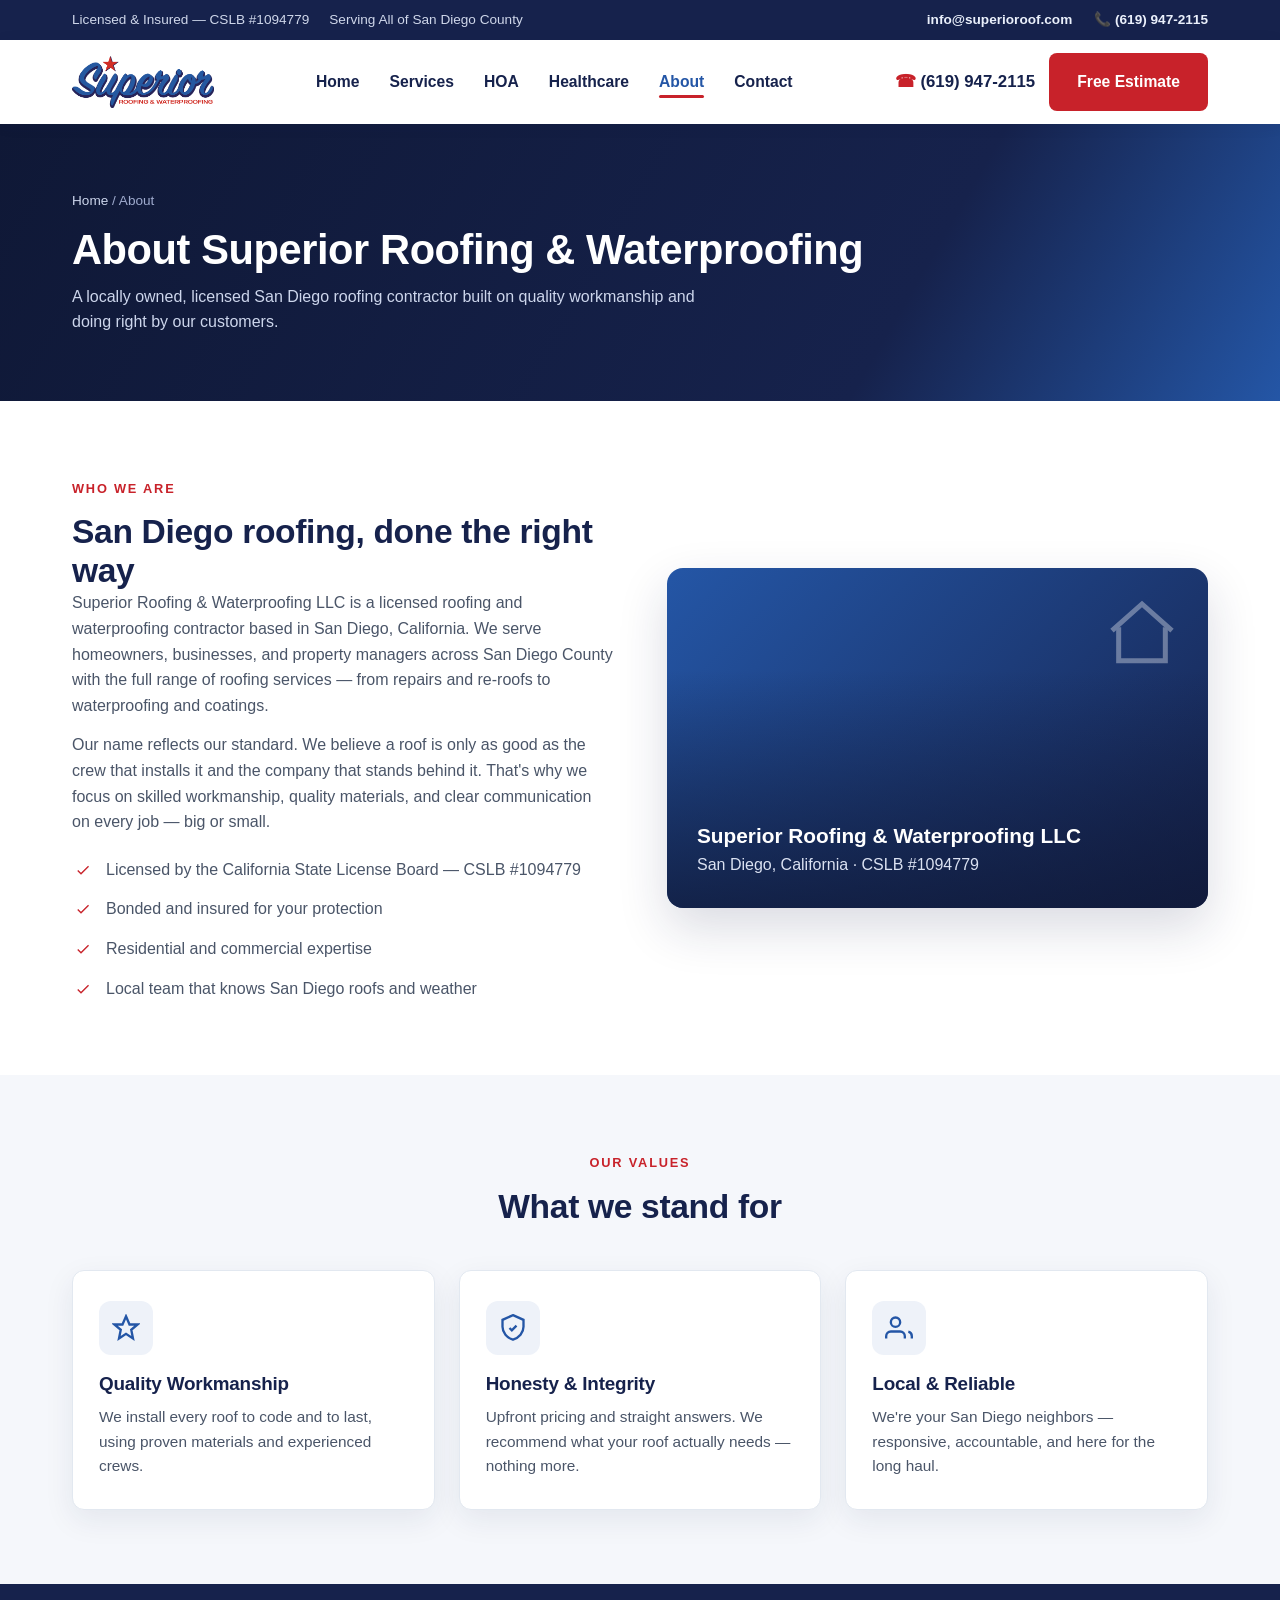
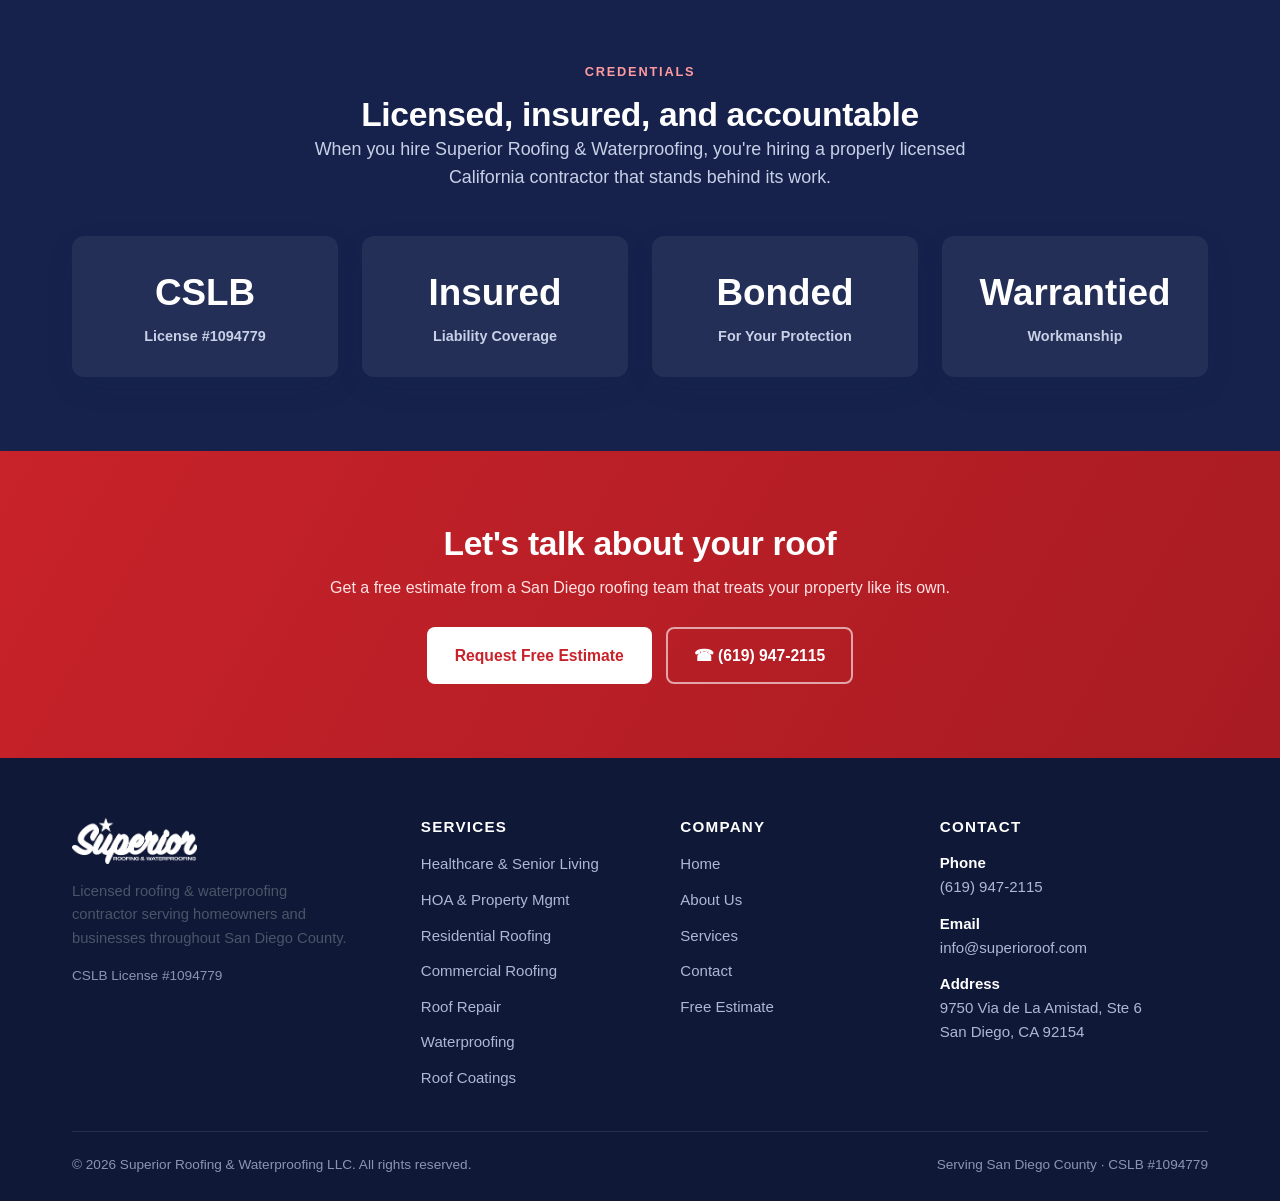
==== about.html @ efe2b423 "Add files via upload" ====
<!DOCTYPE html>
<html lang="en">
<head>
<meta charset="UTF-8">
<meta name="viewport" content="width=device-width, initial-scale=1">
<title>About Us | Superior Roofing &amp; Waterproofing — San Diego Roofing Contractor</title>
<meta name="description" content="Superior Roofing &amp; Waterproofing is a licensed, locally owned San Diego roofing contractor (CSLB #1094779) serving San Diego County with residential &amp; commercial roofing and waterproofing.">
<meta name="keywords" content="San Diego roofing company, licensed roofing contractor San Diego, local roofer San Diego, about Superior Roofing">
<meta name="robots" content="index, follow">
<meta name="geo.region" content="US-CA">
<meta name="geo.placename" content="San Diego, California">
<link rel="canonical" href="https://www.superioroof.com/about.html">
<meta property="og:type" content="website">
<meta property="og:title" content="About Superior Roofing & Waterproofing | San Diego">
<meta property="og:description" content="Locally owned, licensed San Diego roofing contractor serving San Diego County.">
<meta property="og:url" content="https://www.superioroof.com/about.html">
<link rel="stylesheet" href="styles.css">
<script type="application/ld+json">
{
  "@context":"https://schema.org",
  "@type":"BreadcrumbList",
  "itemListElement":[
    {"@type":"ListItem","position":1,"name":"Home","item":"https://www.superioroof.com/"},
    {"@type":"ListItem","position":2,"name":"About","item":"https://www.superioroof.com/about.html"}
  ]
}
</script>
</head>
<body>

<div class="topbar">
  <div class="wrap">
    <div class="tb-left">
      <span>Licensed &amp; Insured — CSLB #1094779</span>
      <span>Serving All of San Diego County</span>
    </div>
    <div class="tb-right">
      <a href="mailto:info@superioroof.com">info@superioroof.com</a>
      <a href="tel:+16199472115">📞 (619) 947-2115</a>
    </div>
  </div>
</div>

<header class="site-header">
  <div class="wrap nav">
    <a class="brand" href="index.html" aria-label="Superior Roofing and Waterproofing home">
      <img src="logo.png" alt="Superior Roofing & Waterproofing logo">
    </a>
    <nav aria-label="Main navigation">
      <ul class="nav-links">
        <li><a href="index.html">Home</a></li>
        <li><a href="services.html">Services</a></li>
        <li><a href="hoa.html">HOA</a></li>
        <li><a href="healthcare.html">Healthcare</a></li>
        <li><a href="about.html" class="active">About</a></li>
        <li><a href="contact.html">Contact</a></li>
      </ul>
    </nav>
    <div class="nav-cta">
      <span class="nav-phone"><span>☎</span> (619) 947-2115</span>
      <a href="contact.html" class="btn btn-red">Free Estimate</a>
      <button class="menu-toggle" aria-label="Toggle menu"><span></span><span></span><span></span></button>
    </div>
  </div>
</header>

<section class="page-banner">
  <div class="wrap">
    <div class="crumbs"><a href="index.html">Home</a> / About</div>
    <h1>About Superior Roofing &amp; Waterproofing</h1>
    <p>A locally owned, licensed San Diego roofing contractor built on quality workmanship and doing right by our customers.</p>
  </div>
</section>

<section>
  <div class="wrap split">
    <div>
      <span class="eyebrow">Who We Are</span>
      <h2>San Diego roofing, done the right way</h2>
      <p>Superior Roofing &amp; Waterproofing LLC is a licensed roofing and waterproofing contractor based in San Diego, California. We serve homeowners, businesses, and property managers across San Diego County with the full range of roofing services — from repairs and re-roofs to waterproofing and coatings.</p>
      <p style="margin-top:14px">Our name reflects our standard. We believe a roof is only as good as the crew that installs it and the company that stands behind it. That's why we focus on skilled workmanship, quality materials, and clear communication on every job — big or small.</p>
      <ul class="ticks">
        <li>Licensed by the California State License Board — CSLB #1094779</li>
        <li>Bonded and insured for your protection</li>
        <li>Residential and commercial expertise</li>
        <li>Local team that knows San Diego roofs and weather</li>
      </ul>
    </div>
    <div class="media-box">
      <svg class="roofline" fill="none" stroke-width="1.5" viewBox="0 0 24 24"><path d="M3 11l9-8 9 8"/><path d="M5 10v10h14V10"/></svg>
      <div class="mb-inner">
        <b>Superior Roofing &amp; Waterproofing LLC</b>
        <span style="color:#dbe2f2">San Diego, California · CSLB #1094779</span>
      </div>
    </div>
  </div>
</section>

<section class="soft">
  <div class="wrap center" style="margin-bottom:44px">
    <span class="eyebrow">Our Values</span>
    <h2>What we stand for</h2>
  </div>
  <div class="wrap grid grid-3">
    <div class="card reveal">
      <div class="ic"><svg fill="none" stroke-width="2" viewBox="0 0 24 24"><path d="M12 2l3 7h7l-5.5 4.5L18 21l-6-4-6 4 1.5-7.5L2 9h7z"/></svg></div>
      <h3>Quality Workmanship</h3>
      <p>We install every roof to code and to last, using proven materials and experienced crews.</p>
    </div>
    <div class="card reveal">
      <div class="ic"><svg fill="none" stroke-width="2" viewBox="0 0 24 24"><path d="M12 1l9 4v6c0 5-3.8 9.4-9 11-5.2-1.6-9-6-9-11V5z"/><path d="M9 12l2 2 4-4"/></svg></div>
      <h3>Honesty &amp; Integrity</h3>
      <p>Upfront pricing and straight answers. We recommend what your roof actually needs — nothing more.</p>
    </div>
    <div class="card reveal">
      <div class="ic"><svg fill="none" stroke-width="2" viewBox="0 0 24 24"><path d="M17 21v-2a4 4 0 0 0-4-4H5a4 4 0 0 0-4 4v2"/><circle cx="9" cy="7" r="4"/><path d="M23 21v-2a4 4 0 0 0-3-3.87"/></svg></div>
      <h3>Local &amp; Reliable</h3>
      <p>We're your San Diego neighbors — responsive, accountable, and here for the long haul.</p>
    </div>
  </div>
</section>

<section class="navy-sec">
  <div class="wrap center">
    <span class="eyebrow" style="color:#ff9ba0">Credentials</span>
    <h2>Licensed, insured, and accountable</h2>
    <p class="lead" style="color:#c7d0e6">When you hire Superior Roofing &amp; Waterproofing, you're hiring a properly licensed California contractor that stands behind its work.</p>
  </div>
  <div class="wrap grid grid-4" style="margin-top:44px">
    <div class="stat reveal" style="background:rgba(255,255,255,.06)"><b style="color:#fff">CSLB</b><span style="color:#c7d0e6">License #1094779</span></div>
    <div class="stat reveal" style="background:rgba(255,255,255,.06)"><b style="color:#fff">Insured</b><span style="color:#c7d0e6">Liability Coverage</span></div>
    <div class="stat reveal" style="background:rgba(255,255,255,.06)"><b style="color:#fff">Bonded</b><span style="color:#c7d0e6">For Your Protection</span></div>
    <div class="stat reveal" style="background:rgba(255,255,255,.06)"><b style="color:#fff">Warrantied</b><span style="color:#c7d0e6">Workmanship</span></div>
  </div>
</section>

<section class="cta-band">
  <div class="wrap">
    <h2>Let's talk about your roof</h2>
    <p>Get a free estimate from a San Diego roofing team that treats your property like its own.</p>
    <div class="btns">
      <a href="contact.html" class="btn" style="background:#fff;color:var(--red)">Request Free Estimate</a>
      <a href="tel:+16199472115" class="btn btn-ghost">☎ (619) 947-2115</a>
    </div>
  </div>
</section>

<footer class="site-footer">
  <div class="wrap">
    <div class="footer-grid">
      <div class="brand-f">
        <img src="logo.png" alt="Superior Roofing & Waterproofing">
        <p class="ft-desc">Licensed roofing &amp; waterproofing contractor serving homeowners and businesses throughout San Diego County.</p>
        <p style="margin-top:14px;color:#8a95b6;font-size:.85rem">CSLB License #1094779</p>
      </div>
      <div>
        <h4>Services</h4>
        <ul>
          <li><a href="healthcare.html">Healthcare &amp; Senior Living</a></li>
          <li><a href="hoa.html">HOA &amp; Property Mgmt</a></li>
          <li><a href="services.html#residential">Residential Roofing</a></li>
          <li><a href="services.html#commercial">Commercial Roofing</a></li>
          <li><a href="services.html#repair">Roof Repair</a></li>
          <li><a href="services.html#waterproofing">Waterproofing</a></li>
          <li><a href="services.html#coatings">Roof Coatings</a></li>
        </ul>
      </div>
      <div>
        <h4>Company</h4>
        <ul>
          <li><a href="index.html">Home</a></li>
          <li><a href="about.html">About Us</a></li>
          <li><a href="services.html">Services</a></li>
          <li><a href="contact.html">Contact</a></li>
          <li><a href="contact.html">Free Estimate</a></li>
        </ul>
      </div>
      <div>
        <h4>Contact</h4>
        <div class="ft-contact">
          <div><b>Phone</b><br><a href="tel:+16199472115">(619) 947-2115</a></div>
          <div><b>Email</b><br><a href="mailto:info@superioroof.com">info@superioroof.com</a></div>
          <div><b>Address</b><br>9750 Via de La Amistad, Ste 6<br>San Diego, CA 92154</div>
        </div>
      </div>
    </div>
    <div class="footer-bottom">
      <span>© <span id="year">2026</span> Superior Roofing &amp; Waterproofing LLC. All rights reserved.</span>
      <span>Serving San Diego County · CSLB #1094779</span>
    </div>
  </div>
</footer>

<script src="main.js"></script>
</body>
</html>
---- styles.css ----
/* Superior Roofing & Waterproofing — shared styles */
:root{
  --blue:#2456A6;
  --blue-dark:#1d478c;
  --navy:#16224C;
  --navy-2:#0f1836;
  --red:#C8222A;
  --red-dark:#a81b22;
  --ink:#1a2233;
  --slate:#4a5568;
  --line:#e2e8f0;
  --bg:#ffffff;
  --bg-soft:#f5f7fb;
  --bg-soft-2:#eef2f9;
  --white:#ffffff;
  --radius:12px;
  --shadow:0 10px 30px rgba(22,34,76,.08);
  --shadow-lg:0 20px 50px rgba(22,34,76,.16);
  --wrap:1180px;
}

*{box-sizing:border-box;margin:0;padding:0}
html{scroll-behavior:smooth}
body{
  font-family:"Segoe UI",Roboto,Helvetica,Arial,sans-serif;
  color:var(--ink);
  background:var(--bg);
  line-height:1.6;
  -webkit-font-smoothing:antialiased;
}
img{max-width:100%;display:block}
a{color:inherit;text-decoration:none}
.wrap{max-width:var(--wrap);margin:0 auto;padding:0 22px}
section{padding:74px 0}
h1,h2,h3,h4{line-height:1.15;color:var(--navy);font-weight:800;letter-spacing:-.01em}
h2{font-size:2.1rem}
h3{font-size:1.3rem}
p{color:var(--slate)}
.eyebrow{
  display:inline-block;font-size:.8rem;font-weight:800;letter-spacing:.14em;
  text-transform:uppercase;color:var(--red);margin-bottom:14px;
}
.center{text-align:center}
.lead{font-size:1.12rem;max-width:720px;margin:0 auto}

/* Buttons */
.btn{
  display:inline-flex;align-items:center;gap:.5rem;
  font-weight:700;font-size:.98rem;padding:14px 26px;border-radius:8px;
  cursor:pointer;border:2px solid transparent;transition:.18s ease;white-space:nowrap;
}
.btn-red{background:var(--red);color:#fff}
.btn-red:hover{background:var(--red-dark);transform:translateY(-2px)}
.btn-blue{background:var(--blue);color:#fff}
.btn-blue:hover{background:var(--blue-dark);transform:translateY(-2px)}
.btn-ghost{background:transparent;color:#fff;border-color:rgba(255,255,255,.6)}
.btn-ghost:hover{background:#fff;color:var(--navy);border-color:#fff}
.btn-outline{background:transparent;color:var(--blue);border-color:var(--blue)}
.btn-outline:hover{background:var(--blue);color:#fff}

/* Top utility bar */
.topbar{background:var(--navy);color:#cfd7ea;font-size:.85rem}
.topbar .wrap{display:flex;justify-content:space-between;align-items:center;height:40px}
.topbar a{color:#eaf0fb;font-weight:600}
.topbar .tb-right{display:flex;gap:22px;align-items:center}
.topbar .tb-left{display:flex;gap:20px;align-items:center}
@media(max-width:780px){.topbar .tb-left{display:none}}

/* Header / nav */
.site-header{position:sticky;top:0;z-index:50;background:#fff;box-shadow:0 2px 14px rgba(22,34,76,.07)}
.nav{display:flex;align-items:center;justify-content:space-between;height:84px}
.brand img{height:52px;width:auto}
.nav-links{display:flex;align-items:center;gap:30px;list-style:none}
.nav-links a{font-weight:700;color:var(--navy);font-size:.98rem;position:relative;padding:6px 0}
.nav-links a:hover{color:var(--blue)}
.nav-links a.active{color:var(--blue)}
.nav-links a.active::after{content:"";position:absolute;left:0;bottom:-2px;width:100%;height:3px;background:var(--red);border-radius:2px}
.nav-cta{display:flex;align-items:center;gap:14px}
.nav-phone{font-weight:800;color:var(--navy);font-size:1.05rem;white-space:nowrap}
.nav-phone span{color:var(--red)}
.menu-toggle{display:none;background:none;border:0;cursor:pointer;flex-direction:column;gap:5px;padding:8px}
.menu-toggle span{width:26px;height:3px;background:var(--navy);border-radius:2px}
@media(max-width:960px){
  .nav-links{position:fixed;inset:124px 0 auto 0;flex-direction:column;background:#fff;
    padding:20px 22px;gap:6px;box-shadow:var(--shadow);transform:translateY(-140%);
    transition:transform .28s ease;align-items:stretch}
  .nav-links.open{transform:translateY(0)}
  .nav-links a{padding:12px 4px;border-bottom:1px solid var(--line)}
  .menu-toggle{display:flex}
  .nav-cta .btn{display:none}
}

/* Hero */
.hero{position:relative;color:#fff;overflow:hidden;
  background:linear-gradient(120deg,var(--navy-2) 0%,var(--navy) 45%,var(--blue) 120%)}
.hero::after{content:"";position:absolute;inset:0;
  background:radial-gradient(1200px 500px at 80% -10%,rgba(200,34,42,.28),transparent 60%);pointer-events:none}
.hero .wrap{position:relative;z-index:2;padding-top:96px;padding-bottom:100px;max-width:820px}
.hero h1{color:#fff;font-size:3.15rem;margin-bottom:20px}
.hero p{color:#d6ddf0;font-size:1.2rem;max-width:640px;margin-bottom:32px}
.hero .btns{display:flex;gap:14px;flex-wrap:wrap}
.hero-badges{display:flex;gap:26px;flex-wrap:wrap;margin-top:42px;padding-top:26px;border-top:1px solid rgba(255,255,255,.18)}
.hero-badge{display:flex;flex-direction:column}
.hero-badge b{font-size:1.7rem;color:#fff;font-weight:800}
.hero-badge span{font-size:.82rem;color:#b9c3de;text-transform:uppercase;letter-spacing:.08em}
@media(max-width:640px){.hero h1{font-size:2.25rem}.hero p{font-size:1.05rem}}

/* Page banner (interior pages) */
.page-banner{background:linear-gradient(120deg,var(--navy-2),var(--navy) 70%,var(--blue));color:#fff;padding:66px 0}
.page-banner h1{color:#fff;font-size:2.6rem;margin-bottom:10px}
.page-banner p{color:#cdd6ec;max-width:640px}
.crumbs{font-size:.85rem;color:#9fabce;margin-bottom:14px}
.crumbs a{color:#cdd6ec}

/* Services grid */
.grid{display:grid;gap:24px}
.grid-3{grid-template-columns:repeat(3,1fr)}
.grid-4{grid-template-columns:repeat(4,1fr)}
.grid-2{grid-template-columns:repeat(2,1fr)}
@media(max-width:900px){.grid-3,.grid-4{grid-template-columns:repeat(2,1fr)}}
@media(max-width:600px){.grid-3,.grid-4,.grid-2{grid-template-columns:1fr}}

.card{background:#fff;border:1px solid var(--line);border-radius:var(--radius);padding:30px 26px;
  transition:.2s ease;box-shadow:var(--shadow)}
.card:hover{transform:translateY(-6px);box-shadow:var(--shadow-lg);border-color:#c9d6ef}
.card .ic{width:54px;height:54px;border-radius:12px;display:flex;align-items:center;justify-content:center;
  background:var(--bg-soft-2);margin-bottom:18px}
.card .ic svg{width:28px;height:28px;stroke:var(--blue)}
.card h3{margin-bottom:10px;font-size:1.18rem}
.card p{font-size:.96rem}
.card .more{display:inline-block;margin-top:14px;color:var(--red);font-weight:700;font-size:.9rem}

/* Feature / split sections */
.split{display:grid;grid-template-columns:1fr 1fr;gap:54px;align-items:center}
@media(max-width:860px){.split{grid-template-columns:1fr;gap:34px}}
.soft{background:var(--bg-soft)}
.navy-sec{background:var(--navy);color:#fff}
.navy-sec h2,.navy-sec h3{color:#fff}
.navy-sec p{color:#c7d0e6}

.ticks{list-style:none;margin-top:22px;display:grid;gap:14px}
.ticks li{display:flex;gap:12px;align-items:flex-start;color:var(--slate);font-weight:500}
.navy-sec .ticks li{color:#dbe2f2}
.ticks li::before{content:"";flex:0 0 22px;height:22px;margin-top:2px;border-radius:50%;
  background:var(--red);
  -webkit-mask:url("data:image/svg+xml;utf8,<svg xmlns='http://www.w3.org/2000/svg' viewBox='0 0 24 24'><path fill='white' d='M9 16.2 4.8 12l-1.4 1.4L9 19 21 7l-1.4-1.4z'/></svg>") center/16px no-repeat;
  mask:url("data:image/svg+xml;utf8,<svg xmlns='http://www.w3.org/2000/svg' viewBox='0 0 24 24'><path fill='white' d='M9 16.2 4.8 12l-1.4 1.4L9 19 21 7l-1.4-1.4z'/></svg>") center/16px no-repeat;}

.media-box{border-radius:16px;overflow:hidden;box-shadow:var(--shadow-lg);
  background:linear-gradient(135deg,var(--blue),var(--navy));min-height:340px;position:relative;color:#fff}
.media-box .mb-inner{position:absolute;inset:0;display:flex;flex-direction:column;justify-content:flex-end;
  padding:30px;background:linear-gradient(0deg,rgba(15,24,54,.75),transparent 70%)}
.media-box .mb-inner b{font-size:1.3rem}
.media-box svg.roofline{position:absolute;top:26px;right:26px;width:80px;height:80px;opacity:.35;stroke:#fff}

/* Stats band */
.stats{background:var(--bg-soft-2)}
.stats .grid-4{gap:18px}
.stat{background:#fff;border-radius:var(--radius);padding:28px 22px;text-align:center;box-shadow:var(--shadow)}
.stat b{display:block;font-size:2.3rem;color:var(--blue);font-weight:800}
.stat span{font-size:.9rem;color:var(--slate);font-weight:600}

/* CTA band */
.cta-band{background:linear-gradient(120deg,var(--red),var(--red-dark));color:#fff;text-align:center}
.cta-band h2{color:#fff}
.cta-band p{color:#ffe2e3;max-width:620px;margin:12px auto 26px}
.cta-band .btns{display:flex;gap:14px;justify-content:center;flex-wrap:wrap}

/* Service area chips */
.chips{display:flex;flex-wrap:wrap;gap:10px;margin-top:22px}
.chip{background:#fff;border:1px solid var(--line);border-radius:40px;padding:8px 16px;
  font-size:.9rem;font-weight:600;color:var(--navy)}

/* Steps */
.steps{counter-reset:step;display:grid;gap:22px}
.step{display:flex;gap:18px;align-items:flex-start}
.step .n{counter-increment:step;flex:0 0 46px;height:46px;border-radius:50%;background:var(--blue);color:#fff;
  display:flex;align-items:center;justify-content:center;font-weight:800;font-size:1.1rem}
.step .n::before{content:counter(step)}
.step h4{color:var(--navy);margin-bottom:4px;font-size:1.1rem}

/* Testimonials */
.quote{background:#fff;border:1px solid var(--line);border-radius:var(--radius);padding:28px;box-shadow:var(--shadow)}
.quote .stars{color:#f5a623;font-size:1rem;letter-spacing:2px;margin-bottom:12px}
.quote p{color:var(--ink);font-style:italic}
.quote .who{margin-top:16px;font-weight:800;color:var(--navy);font-style:normal}
.quote .who span{display:block;font-weight:600;color:var(--slate);font-size:.85rem}

/* Detailed service block */
.svc-block{display:grid;grid-template-columns:1fr 1fr;gap:44px;align-items:center;padding:34px 0}
.svc-block:nth-child(even) .svc-media{order:2}
@media(max-width:860px){.svc-block{grid-template-columns:1fr;gap:24px}.svc-block:nth-child(even) .svc-media{order:0}}
.svc-media{border-radius:16px;min-height:300px;background:linear-gradient(135deg,var(--blue),var(--navy));
  box-shadow:var(--shadow);display:flex;align-items:center;justify-content:center}
.svc-media svg{width:96px;height:96px;stroke:rgba(255,255,255,.85)}
.svc-block h3{font-size:1.6rem;margin-bottom:12px}
.divider{height:1px;background:var(--line);margin:0}

/* Contact */
.contact-grid{display:grid;grid-template-columns:1.1fr .9fr;gap:44px}
@media(max-width:860px){.contact-grid{grid-template-columns:1fr}}
.field{margin-bottom:16px}
.field label{display:block;font-weight:700;color:var(--navy);font-size:.9rem;margin-bottom:6px}
.field input,.field select,.field textarea{
  width:100%;padding:12px 14px;border:1px solid var(--line);border-radius:8px;font-size:1rem;
  font-family:inherit;background:#fff;color:var(--ink)}
.field input:focus,.field select:focus,.field textarea:focus{outline:none;border-color:var(--blue);
  box-shadow:0 0 0 3px rgba(36,86,166,.15)}
.field textarea{min-height:130px;resize:vertical}
.info-card{background:var(--navy);color:#fff;border-radius:var(--radius);padding:32px}
.info-card h3{color:#fff;margin-bottom:20px}
.info-row{display:flex;gap:14px;align-items:flex-start;margin-bottom:20px}
.info-row .ic{flex:0 0 42px;height:42px;border-radius:10px;background:rgba(255,255,255,.1);
  display:flex;align-items:center;justify-content:center}
.info-row .ic svg{width:20px;height:20px;stroke:#fff}
.info-row b{display:block;color:#fff;font-size:.95rem}
.info-row span,.info-row a{color:#c7d0e6;font-size:.95rem}
.info-row a:hover{color:#fff}
.form-note{font-size:.82rem;color:var(--slate);margin-top:6px}
.success{background:#e8f6ec;border:1px solid #b6e0c2;color:#1f7a3d;padding:14px 16px;border-radius:8px;
  font-weight:600;margin-top:14px;display:none}

/* Footer */
.site-footer{background:var(--navy-2);color:#aeb8d4;padding:60px 0 26px}
.footer-grid{display:grid;grid-template-columns:1.4fr 1fr 1fr 1.2fr;gap:36px}
@media(max-width:860px){.footer-grid{grid-template-columns:1fr 1fr}}
@media(max-width:520px){.footer-grid{grid-template-columns:1fr}}
.site-footer .brand-f img{height:46px;margin-bottom:16px;filter:brightness(0) invert(1)}
.site-footer h4{color:#fff;font-size:.95rem;text-transform:uppercase;letter-spacing:.08em;margin-bottom:16px}
.site-footer ul{list-style:none;display:grid;gap:10px}
.site-footer a{color:#aeb8d4;font-size:.94rem}
.site-footer a:hover{color:#fff}
.site-footer .ft-desc{font-size:.92rem;max-width:280px}
.ft-contact{display:grid;gap:12px;font-size:.94rem}
.ft-contact b{color:#fff}
.footer-bottom{border-top:1px solid rgba(255,255,255,.1);margin-top:40px;padding-top:22px;
  display:flex;justify-content:space-between;gap:16px;flex-wrap:wrap;font-size:.85rem;color:#8a95b6}
.footer-bottom a{color:#8a95b6}

.reveal{opacity:0;transform:translateY(24px);transition:.6s ease}
.reveal.in{opacity:1;transform:none}
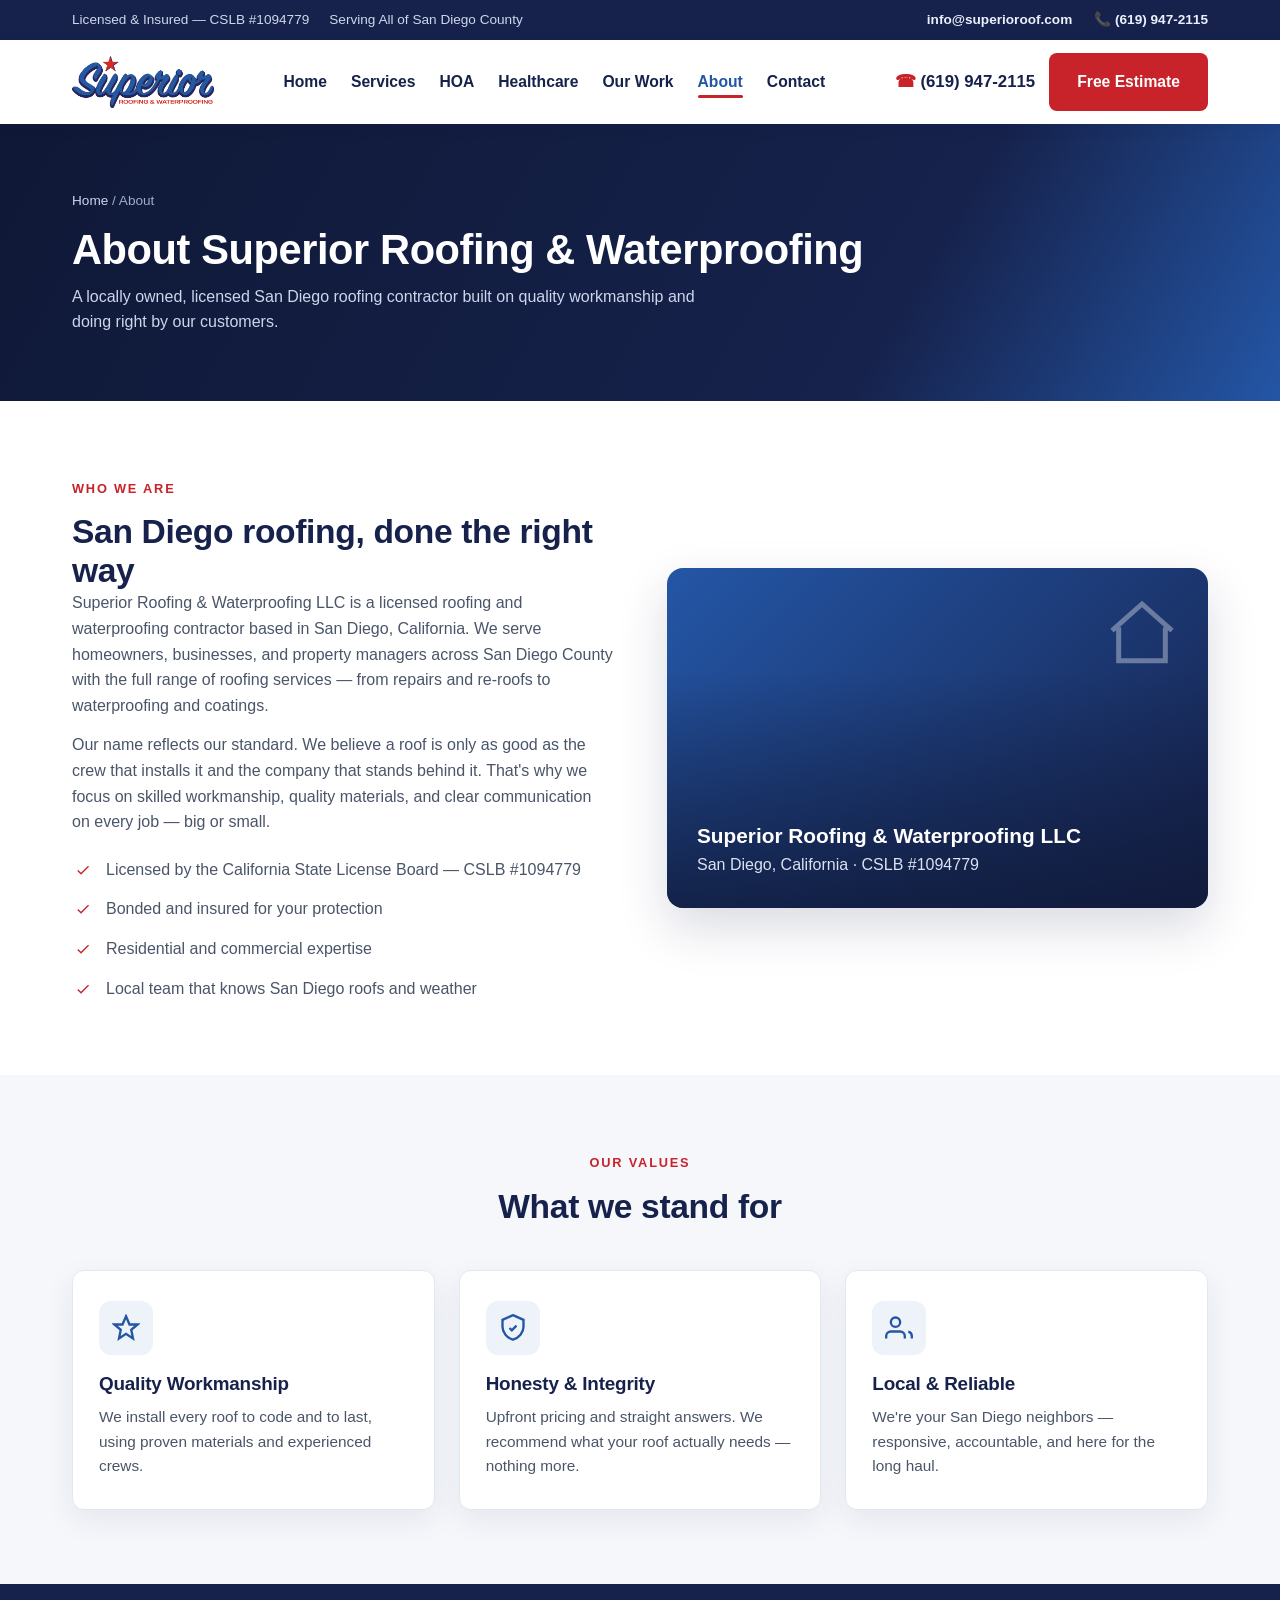
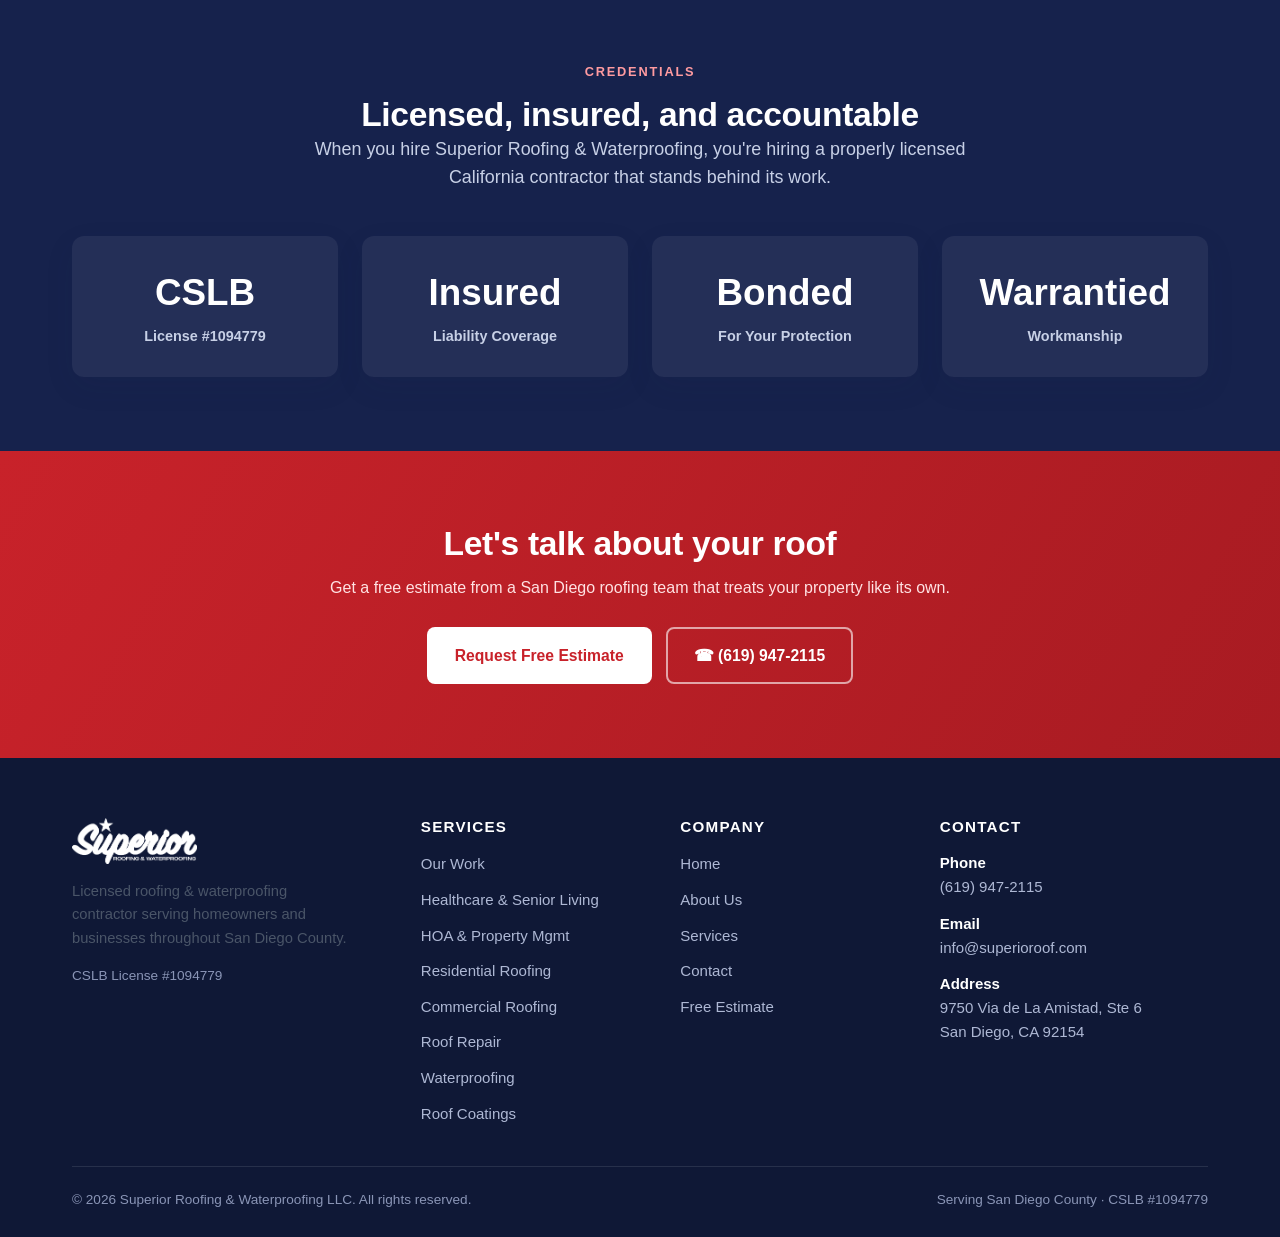
==== commit aeba3059: "Add files via upload" ====
--- a/about.html
+++ b/about.html
@@ -52,6 +52,7 @@
         <li><a href="services.html">Services</a></li>
         <li><a href="hoa.html">HOA</a></li>
         <li><a href="healthcare.html">Healthcare</a></li>
+        <li><a href="projects.html">Our Work</a></li>
         <li><a href="about.html" class="active">About</a></li>
         <li><a href="contact.html">Contact</a></li>
       </ul>
@@ -156,6 +157,7 @@
       <div>
         <h4>Services</h4>
         <ul>
+          <li><a href="projects.html">Our Work</a></li>
           <li><a href="healthcare.html">Healthcare &amp; Senior Living</a></li>
           <li><a href="hoa.html">HOA &amp; Property Mgmt</a></li>
           <li><a href="services.html#residential">Residential Roofing</a></li>
--- a/styles.css
+++ b/styles.css
@@ -70,7 +70,7 @@
 .site-header{position:sticky;top:0;z-index:50;background:#fff;box-shadow:0 2px 14px rgba(22,34,76,.07)}
 .nav{display:flex;align-items:center;justify-content:space-between;height:84px}
 .brand img{height:52px;width:auto}
-.nav-links{display:flex;align-items:center;gap:30px;list-style:none}
+.nav-links{display:flex;align-items:center;gap:24px;list-style:none}
 .nav-links a{font-weight:700;color:var(--navy);font-size:.98rem;position:relative;padding:6px 0}
 .nav-links a:hover{color:var(--blue)}
 .nav-links a.active{color:var(--blue)}
@@ -239,3 +239,11 @@
 
 .reveal{opacity:0;transform:translateY(24px);transition:.6s ease}
 .reveal.in{opacity:1;transform:none}
+
+/* Project gallery cards */
+.proj-card{background:#fff;border:1px solid var(--line);border-radius:var(--radius);overflow:hidden;box-shadow:var(--shadow);margin:0;transition:.2s ease}
+.proj-card:hover{transform:translateY(-6px);box-shadow:var(--shadow-lg)}
+.proj-card video{width:100%;aspect-ratio:9/16;object-fit:cover;background:#0f1836;display:block;cursor:pointer}
+.proj-card figcaption{padding:14px 16px}
+.proj-card figcaption b{display:block;color:var(--navy);font-size:1rem}
+.proj-card figcaption span{color:var(--slate);font-size:.85rem}
